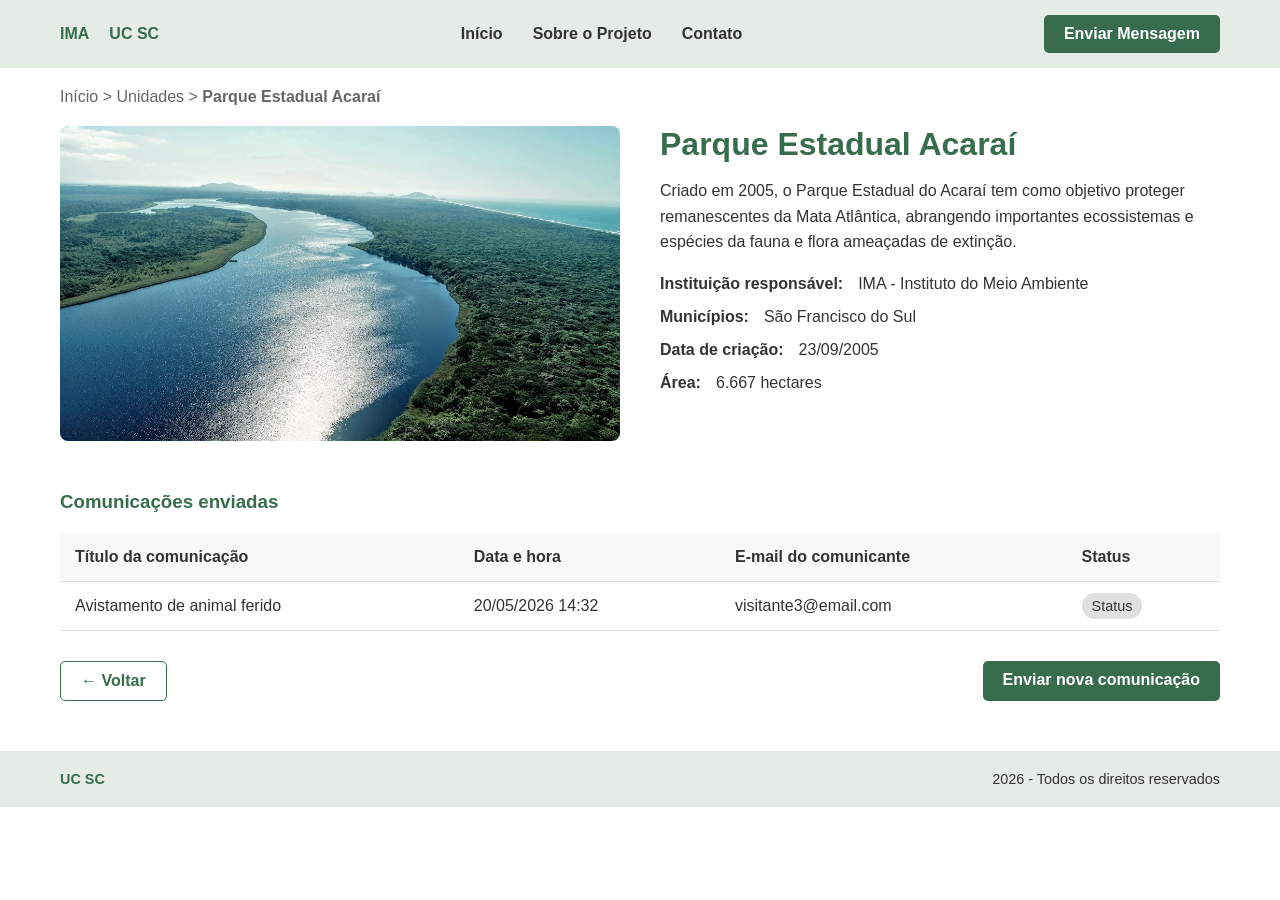
==== detalhes-1.html @ 5371d870 "Add files via upload" ====
<!DOCTYPE html>
<html lang="pt-BR">
<head>
  <meta charset="UTF-8">
  <title>Detalhes - Parque Estadual Acaraí</title>
  <link rel="stylesheet" href="style.css">
</head>
<body>

  <header>
    <div class="container">
      <div class="logos">
        <span>IMA</span>
        <span>UC SC</span>
      </div>
      <nav class="nav-links">
        <a href="index.html">Início</a>
        <a href="#">Sobre o Projeto</a>
        <a href="#">Contato</a>
      </nav>
      <a href="#" class="btn">Enviar Mensagem</a>
    </div>
  </header>

  <main class="container">
    <div class="breadcrumb">
      Início > Unidades > <strong>Parque Estadual Acaraí</strong>
    </div>

    <section class="details-grid">
      <img src="Parque Estadual AcaraI.jpeg" alt="Foto do Parque" class="details-img">
      
      <div class="details-info">
        <h2>Parque Estadual Acaraí</h2>
        <p>Criado em 2005, o Parque Estadual do Acaraí tem como objetivo proteger remanescentes da Mata Atlântica, abrangendo importantes ecossistemas e espécies da fauna e flora ameaçadas de extinção.</p>
        
        <div class="info-item">
          <strong>Instituição responsável:</strong> IMA - Instituto do Meio Ambiente
        </div>
        <div class="info-item">
          <strong>Municípios:</strong> São Francisco do Sul
        </div>
        <div class="info-item">
          <strong>Data de criação:</strong> 23/09/2005
        </div>
        <div class="info-item">
          <strong>Área:</strong> 6.667 hectares
        </div>
      </div>
    </section>

    <section class="comunicacoes-section">
      <h3>Comunicações enviadas</h3>
      <table>
        <thead>
          <tr>
            <th>Título da comunicação</th>
            <th>Data e hora</th>
            <th>E-mail do comunicante</th>
            <th>Status</th>
          </tr>
        </thead>
        <tbody>
          <tr>
            <td>Avistamento de animal ferido</td>
            <td>20/05/2026 14:32</td>
            <td>visitante3@email.com</td>
            <td><span class="status-badge">Status</span></td>
          </tr>
        </tbody>
      </table>

      <div class="actions">
        <a href="index.html" class="btn btn-outline">← Voltar</a>
        <a href="cadastro.html" class="btn">Enviar nova comunicação</a>
      </div>
    </section>
  </main>

  <footer>
    <div class="container">
      <div class="logos">UC SC</div>
      <p>2026 - Todos os direitos reservados</p>
    </div>
  </footer>

</body>
</html>
---- style.css ----
:root {
  --primary-green: #376C4D;
  --light-green: #E4ECE5;
  --text-dark: #333333;
  --text-light: #666666;
  --bg-color: #FFFFFF;
}

* {
  margin: 0;
  padding: 0;
  box-sizing: border-box;
  font-family: 'Segoe UI', Tahoma, Geneva, Verdana, sans-serif;
}

body {
  background-color: var(--bg-color);
  color: var(--text-dark);
}

a {
  text-decoration: none;
  color: inherit;
}

.container {
  max-width: 1200px;
  margin: 0 auto;
  padding: 0 20px;
}

header {
  background-color: var(--light-green);
  padding: 15px 0;
}

header .container {
  display: flex;
  justify-content: space-between;
  align-items: center;
}

.logos { 
  display: flex;
  gap: 20px;
  align-items: center;
  font-weight: bold;
  color: var(--primary-green); 
}

.nav-links { 
  display: flex; gap: 30px;
  font-weight: 600;
}

.btn {
  background-color: var(--primary-green);
  color: white;
  padding: 10px 20px;
  border-radius: 5px;
  border: none;
  cursor: pointer;
  font-weight: bold;
  display: inline-block;
}

.btn-outline {
  background-color: transparent;
  color: var(--primary-green);
  border: 1px solid var(--primary-green);
}

footer {
  background-color: var(--light-green);
  padding: 20px 0;
  margin-top: 50px;
  font-size: 0.9em;
}
footer .container {
  display: flex;
  justify-content: space-between;
  align-items: center;
}

.hero {
  background: url("Imagem capa 2.png") center/cover no-repeat;
  color: white;
  padding: 300px;
  background-position: cover;
}

.hero h1 { font-size: 2.5em; margin-bottom: 15px; max-width: 600px; }
.hero p { font-size: 1.2em; max-width: 500px; }

.section-title {
  text-align: center;
  margin: 40px 0;
  color: var(--primary-green);
}
.section-title p { color: var(--text-light); }

.cards-grid {
  display: grid;
  grid-template-columns: repeat(2, 1fr);
  gap: 30px;
  margin-bottom: 50px;
}

.card {
  border: 1px solid #ddd;
  border-radius: 8px;
  overflow: hidden;
}

.card img {
  width: 100%;
  height: 200px;
  object-fit: cover;
}

.card-content { padding: 20px; }
.card-content h3 { color: var(--primary-green); margin-bottom: 10px; }
.card-content p { color: var(--text-light); margin-bottom: 20px; }

.breadcrumb {
  margin: 20px 0;
  color: var(--text-light);
}

.details-grid {
  display: grid;
  grid-template-columns: 1fr 1fr;
  gap: 40px;
  margin-bottom: 40px;
}

.details-img {
  width: 100%;
  border-radius: 8px;
}

.details-info h2 { color: var(--primary-green); margin-bottom: 15px; font-size: 2em; }
.details-info p { margin-bottom: 20px; line-height: 1.6; }

.info-item {
  display: flex;
  align-items: center;
  gap: 15px;
  margin-bottom: 15px;
}

.comunicacoes-section { margin-top: 50px; }
.comunicacoes-section h3 { color: var(--primary-green); margin-bottom: 20px; }

table {
  width: 100%;
  border-collapse: collapse;
  margin-bottom: 30px;
}

th, td {
  padding: 15px;
  text-align: left;
  border-bottom: 1px solid #ddd;
}
th { background-color: #F9F9F9; }
.status-badge {
  background-color: #e0e0e0;
  padding: 5px 10px;
  border-radius: 15px;
  font-size: 0.9em;
}

.actions {
  display: flex;
  justify-content: space-between;
}

.cadastro-layout {
  display: grid;
  grid-template-columns: 1fr 2fr;
  gap: 40px;
  margin-top: 30px;
}

.cadastro-banner {
  border-radius: 8px;
  text-align: center;
  color: var(--primary-green);
}
.cadastro-banner h2 { margin: 20px 0;;
}

.cadastro-banner img {
  max-width: 600px;
  height: 600px;
  border-radius: 15px;
  display: block;
}

.form-group { margin-bottom: 20px; }
.form-group label {
  display: block;
  font-weight: bold;
  margin-bottom: 8px;
}
.form-group input, .form-group textarea, .form-group select {
  width: 100%;
  padding: 12px;
  border: 1px solid #ccc;
  border-radius: 5px;
}

.form-actions {
  display: flex;
  justify-content: flex-end;
  gap: 15px;
  margin-top: 30px;
}

.card img {
  width: 100%;
  height: 200px;
  object-fit: cover;
  object-position: center;
}
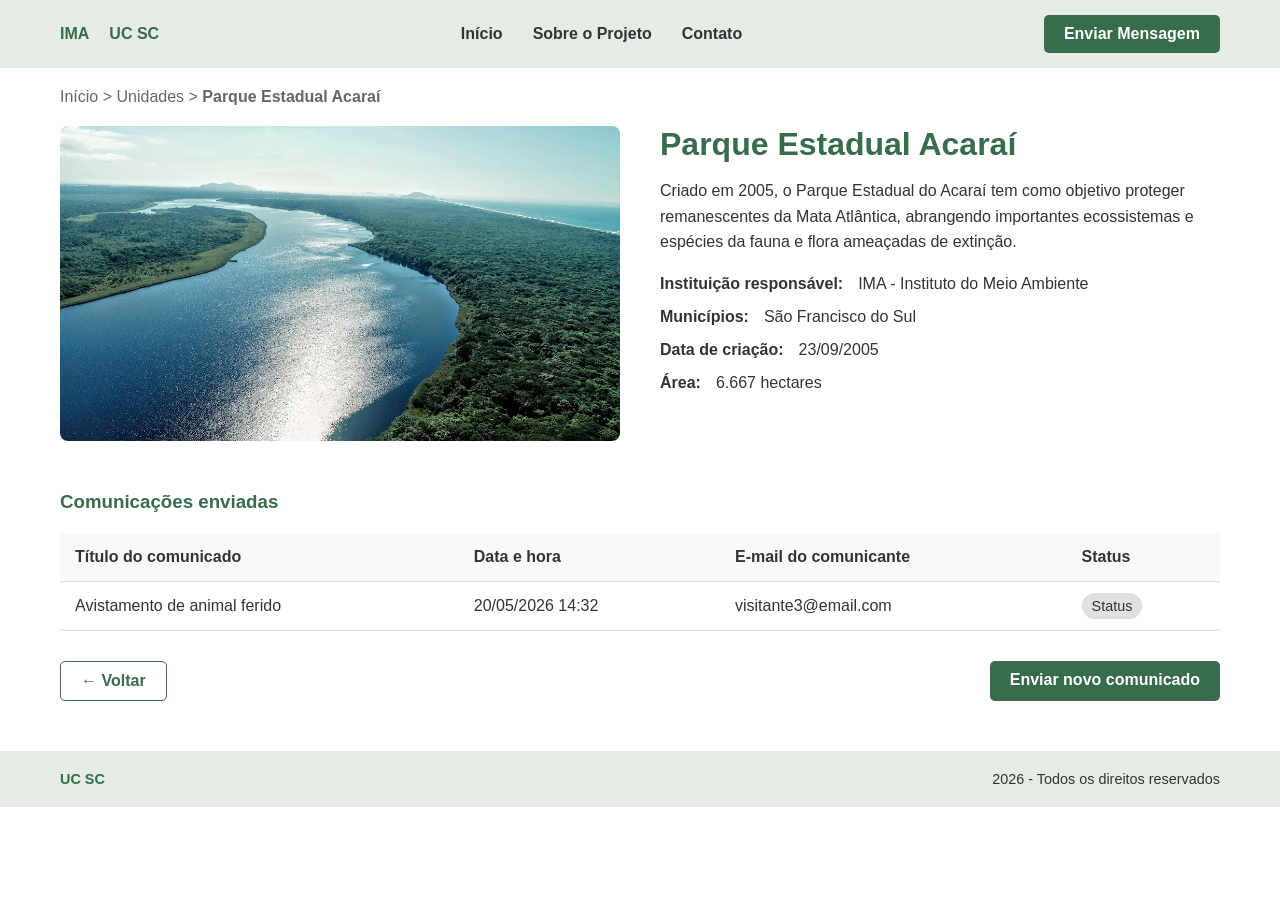
==== commit fce4e671: "Update detalhes-1.html" ====
--- a/detalhes-1.html
+++ b/detalhes-1.html
@@ -54,7 +54,7 @@
       <table>
         <thead>
           <tr>
-            <th>Título da comunicação</th>
+            <th>Título do comunicado</th>
             <th>Data e hora</th>
             <th>E-mail do comunicante</th>
             <th>Status</th>
@@ -72,7 +72,7 @@
 
       <div class="actions">
         <a href="index.html" class="btn btn-outline">← Voltar</a>
-        <a href="cadastro.html" class="btn">Enviar nova comunicação</a>
+        <a href="cadastro.html" class="btn">Enviar novo comunicado</a>
       </div>
     </section>
   </main>
@@ -85,4 +85,4 @@
   </footer>
 
 </body>
-</html>+</html>
